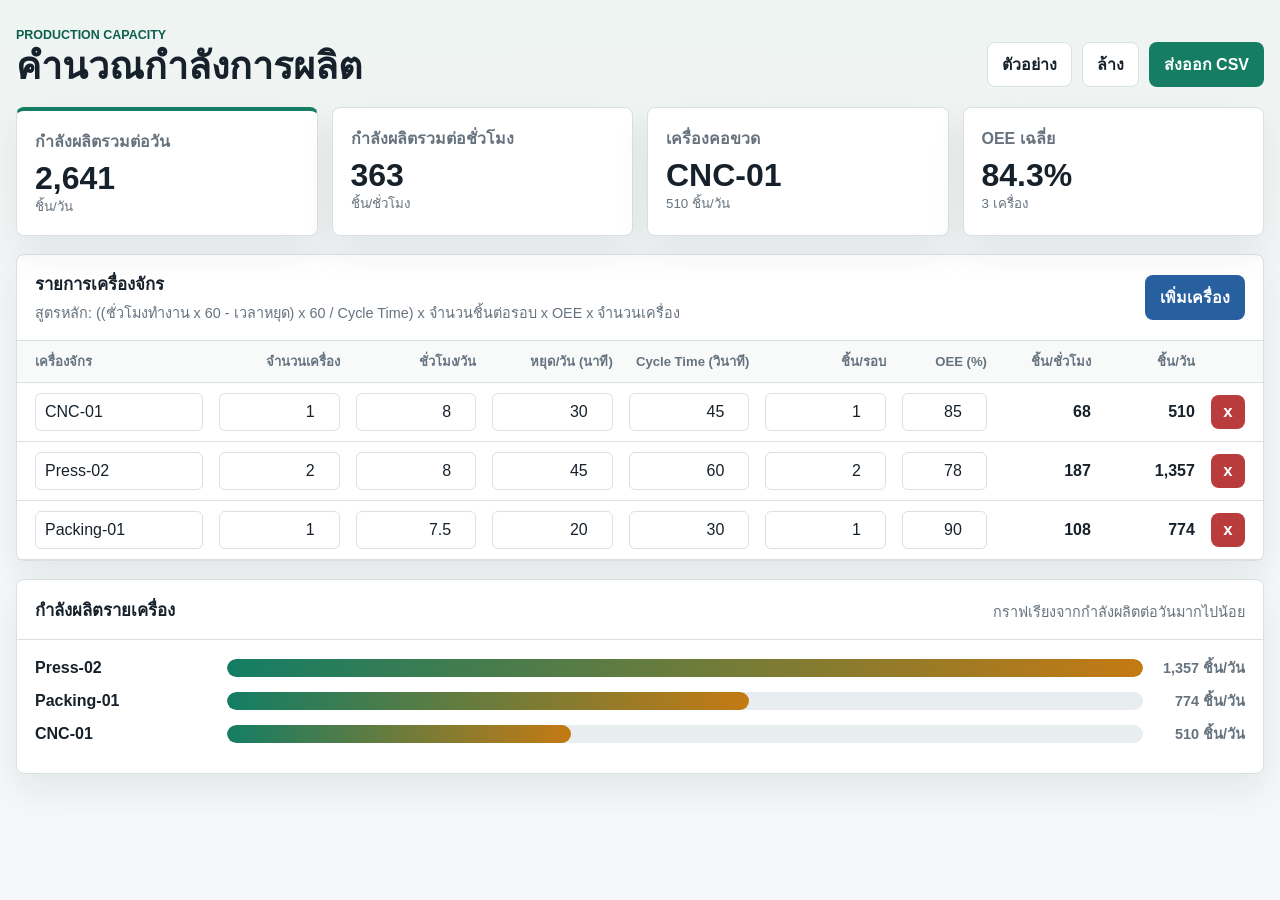
==== index.html @ 9be40c3a "Initial production capacity calculator" ====
<!doctype html>
<html lang="th">
<head>
  <meta charset="utf-8">
  <meta name="viewport" content="width=device-width, initial-scale=1">
  <title>คำนวณกำลังการผลิต</title>
  <link rel="stylesheet" href="styles.css">
</head>
<body>
  <main class="app-shell">
    <header class="topbar">
      <div>
        <p class="eyebrow">Production Capacity</p>
        <h1>คำนวณกำลังการผลิต</h1>
      </div>
      <div class="actions">
        <button class="button secondary" id="resetSampleButton" type="button" title="โหลดข้อมูลตัวอย่าง">ตัวอย่าง</button>
        <button class="button secondary" id="clearButton" type="button" title="ล้างข้อมูลทั้งหมด">ล้าง</button>
        <button class="button primary" id="exportButton" type="button" title="ดาวน์โหลดข้อมูลเป็น CSV">ส่งออก CSV</button>
      </div>
    </header>

    <section class="summary-grid" aria-label="สรุปกำลังการผลิต">
      <div class="summary-tile total">
        <span>กำลังผลิตรวมต่อวัน</span>
        <strong id="totalDay">0</strong>
        <small>ชิ้น/วัน</small>
      </div>
      <div class="summary-tile">
        <span>กำลังผลิตรวมต่อชั่วโมง</span>
        <strong id="totalHour">0</strong>
        <small>ชิ้น/ชั่วโมง</small>
      </div>
      <div class="summary-tile">
        <span>เครื่องคอขวด</span>
        <strong id="bottleneckMachine">-</strong>
        <small id="bottleneckValue">0 ชิ้น/วัน</small>
      </div>
      <div class="summary-tile">
        <span>OEE เฉลี่ย</span>
        <strong id="averageOee">0%</strong>
        <small id="machineCount">0 เครื่อง</small>
      </div>
    </section>

    <section class="workspace">
      <div class="table-toolbar">
        <div>
          <h2>รายการเครื่องจักร</h2>
          <p>สูตรหลัก: ((ชั่วโมงทำงาน x 60 - เวลาหยุด) x 60 / Cycle Time) x จำนวนชิ้นต่อรอบ x OEE x จำนวนเครื่อง</p>
        </div>
        <button class="button add" id="addMachineButton" type="button">เพิ่มเครื่อง</button>
      </div>

      <div class="table-wrap">
        <table>
          <thead>
            <tr>
              <th>เครื่องจักร</th>
              <th>จำนวนเครื่อง</th>
              <th>ชั่วโมง/วัน</th>
              <th>หยุด/วัน (นาที)</th>
              <th>Cycle Time (วินาที)</th>
              <th>ชิ้น/รอบ</th>
              <th>OEE (%)</th>
              <th>ชิ้น/ชั่วโมง</th>
              <th>ชิ้น/วัน</th>
              <th></th>
            </tr>
          </thead>
          <tbody id="machineRows"></tbody>
        </table>
      </div>
    </section>

    <section class="chart-section" aria-label="กราฟกำลังผลิตรายเครื่อง">
      <div class="section-heading">
        <h2>กำลังผลิตรายเครื่อง</h2>
        <p id="chartHint">กราฟเรียงจากกำลังผลิตต่อวันมากไปน้อย</p>
      </div>
      <div class="bar-chart" id="barChart"></div>
    </section>
  </main>

  <script src="app.js"></script>
</body>
</html>
---- styles.css ----
:root {
  --bg: #f5f7f8;
  --surface: #ffffff;
  --ink: #17212b;
  --muted: #66737f;
  --line: #d9e0e4;
  --green: #147d64;
  --green-strong: #0f5f4d;
  --amber: #c47a13;
  --blue: #275f9f;
  --red: #b93b3b;
  --shadow: 0 16px 36px rgba(23, 33, 43, 0.08);
}

* {
  box-sizing: border-box;
}

body {
  margin: 0;
  min-height: 100vh;
  color: var(--ink);
  background:
    linear-gradient(180deg, #eef4f2 0%, var(--bg) 42%),
    var(--bg);
  font-family: "Segoe UI", Tahoma, sans-serif;
}

button,
input {
  font: inherit;
}

.app-shell {
  width: min(1360px, calc(100% - 32px));
  margin: 0 auto;
  padding: 28px 0 40px;
}

.topbar {
  display: flex;
  align-items: end;
  justify-content: space-between;
  gap: 20px;
  margin-bottom: 20px;
}

.eyebrow {
  margin: 0 0 4px;
  color: var(--green-strong);
  font-size: 0.78rem;
  font-weight: 800;
  letter-spacing: 0;
  text-transform: uppercase;
}

h1,
h2,
p {
  margin: 0;
}

h1 {
  font-size: 2.35rem;
  line-height: 1.1;
}

h2 {
  font-size: 1.05rem;
}

.actions,
.table-toolbar {
  display: flex;
  align-items: center;
  gap: 10px;
}

.actions {
  flex-wrap: wrap;
  justify-content: flex-end;
}

.button {
  min-height: 40px;
  border: 1px solid transparent;
  border-radius: 8px;
  padding: 9px 14px;
  cursor: pointer;
  font-weight: 800;
  transition: transform 140ms ease, background-color 140ms ease, border-color 140ms ease;
}

.button:hover {
  transform: translateY(-1px);
}

.button:focus-visible,
input:focus-visible {
  outline: 3px solid rgba(39, 95, 159, 0.24);
  outline-offset: 2px;
}

.button.primary {
  color: #ffffff;
  background: var(--green);
}

.button.primary:hover {
  background: var(--green-strong);
}

.button.secondary {
  color: var(--ink);
  background: #ffffff;
  border-color: var(--line);
}

.button.add {
  color: #ffffff;
  background: var(--blue);
  white-space: nowrap;
}

.summary-grid {
  display: grid;
  grid-template-columns: repeat(4, minmax(0, 1fr));
  gap: 14px;
  margin-bottom: 18px;
}

.summary-tile {
  min-height: 124px;
  padding: 18px;
  background: var(--surface);
  border: 1px solid var(--line);
  border-radius: 8px;
  box-shadow: var(--shadow);
}

.summary-tile span,
.summary-tile small {
  display: block;
  color: var(--muted);
}

.summary-tile span {
  font-weight: 700;
}

.summary-tile strong {
  display: block;
  margin: 8px 0 2px;
  font-size: 2rem;
  line-height: 1;
}

.summary-tile.total {
  border-top: 4px solid var(--green);
}

.workspace,
.chart-section {
  margin-top: 18px;
  background: var(--surface);
  border: 1px solid var(--line);
  border-radius: 8px;
  box-shadow: var(--shadow);
}

.table-toolbar,
.section-heading {
  justify-content: space-between;
  padding: 16px 18px;
  border-bottom: 1px solid var(--line);
}

.table-toolbar p,
.section-heading p {
  margin-top: 4px;
  color: var(--muted);
  font-size: 0.9rem;
}

.table-wrap {
  overflow-x: auto;
}

table {
  width: 100%;
  border-collapse: collapse;
  min-width: 1040px;
}

th,
td {
  padding: 10px 8px;
  border-bottom: 1px solid var(--line);
  text-align: right;
  vertical-align: middle;
}

th {
  color: var(--muted);
  background: #f7faf9;
  font-size: 0.82rem;
  font-weight: 800;
}

th:first-child,
td:first-child {
  padding-left: 18px;
  text-align: left;
}

th:last-child,
td:last-child {
  padding-right: 18px;
}

tbody tr:hover {
  background: #fbfcfc;
}

td output {
  display: inline-block;
  min-width: 88px;
  font-weight: 800;
}

input {
  width: 100%;
  min-width: 82px;
  height: 38px;
  color: var(--ink);
  background: #ffffff;
  border: 1px solid var(--line);
  border-radius: 6px;
  padding: 8px 9px;
}

input[type="number"] {
  text-align: right;
}

.machine-name {
  min-width: 148px;
}

.remove-button {
  width: 34px;
  height: 34px;
  color: #ffffff;
  background: var(--red);
  border: 0;
  border-radius: 8px;
  cursor: pointer;
  font-size: 1.05rem;
  font-weight: 900;
  line-height: 1;
}

.chart-section {
  padding-bottom: 10px;
}

.section-heading {
  display: flex;
  align-items: center;
  gap: 16px;
}

.bar-chart {
  display: grid;
  gap: 10px;
  padding: 16px 18px 18px;
}

.bar-row {
  display: grid;
  grid-template-columns: minmax(120px, 180px) 1fr minmax(90px, auto);
  gap: 12px;
  align-items: center;
}

.bar-label {
  overflow: hidden;
  font-weight: 800;
  text-overflow: ellipsis;
  white-space: nowrap;
}

.bar-track {
  height: 18px;
  overflow: hidden;
  background: #e8edef;
  border-radius: 999px;
}

.bar-fill {
  height: 100%;
  min-width: 3px;
  background: linear-gradient(90deg, var(--green), var(--amber));
  border-radius: inherit;
}

.bar-value {
  color: var(--muted);
  font-size: 0.9rem;
  font-weight: 700;
  text-align: right;
}

.empty-state {
  padding: 22px;
  color: var(--muted);
  text-align: center;
}

@media (max-width: 980px) {
  .topbar,
  .table-toolbar,
  .section-heading {
    align-items: stretch;
    flex-direction: column;
  }

  .summary-grid {
    grid-template-columns: repeat(2, minmax(0, 1fr));
  }

  .actions {
    justify-content: start;
  }
}

@media (max-width: 640px) {
  .app-shell {
    width: min(100% - 20px, 1360px);
    padding-top: 18px;
  }

  h1 {
    font-size: 1.85rem;
  }

  .summary-tile strong {
    font-size: 1.65rem;
  }

  .summary-grid {
    grid-template-columns: 1fr;
  }

  .button {
    flex: 1 1 auto;
  }

  .bar-row {
    grid-template-columns: 1fr;
    gap: 5px;
  }

  .bar-value {
    text-align: left;
  }
}
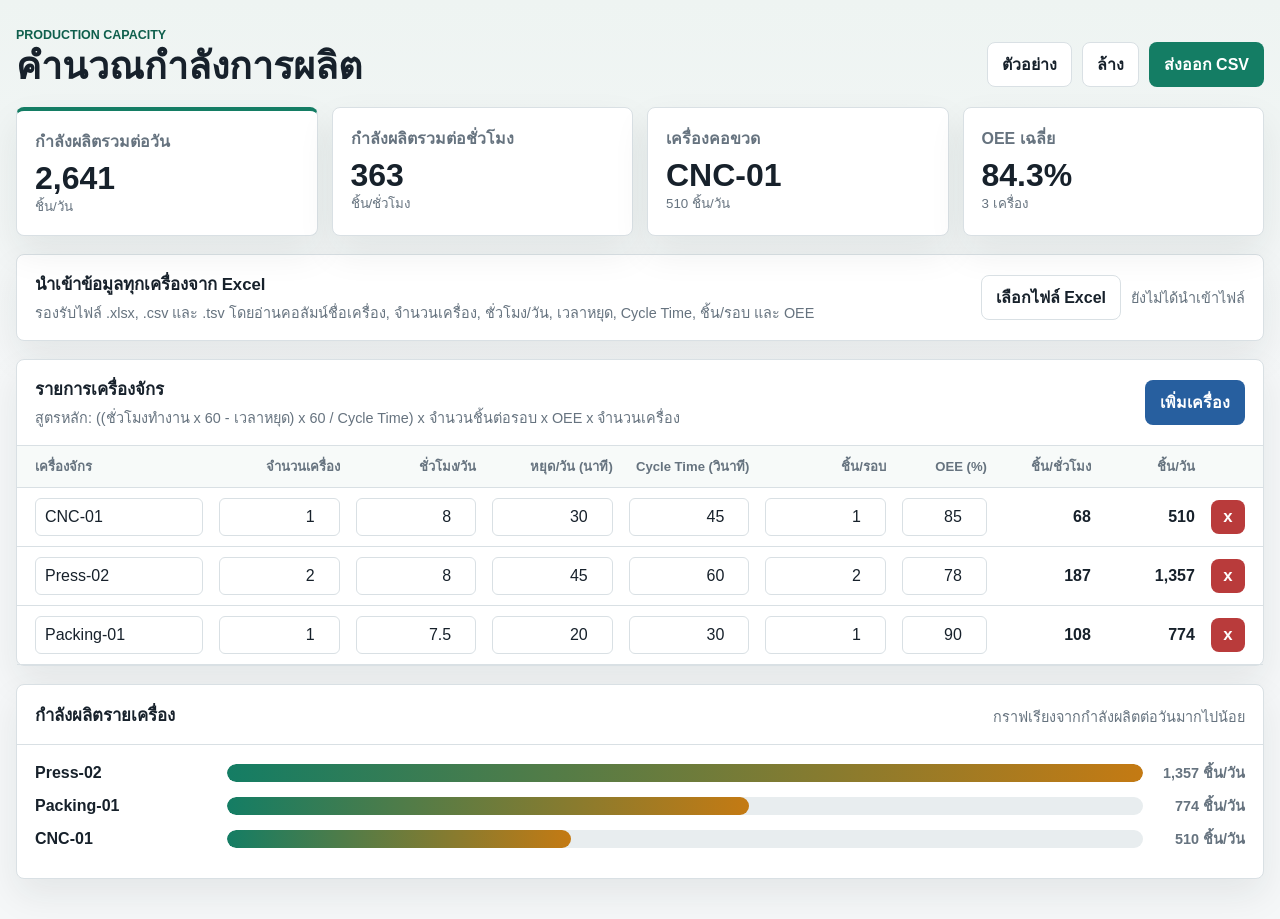
==== commit 1d4cd0e4: "Add Excel machine data import" ====
--- a/index.html
+++ b/index.html
@@ -3,7 +3,11 @@
 <head>
   <meta charset="utf-8">
   <meta name="viewport" content="width=device-width, initial-scale=1">
+  <meta name="theme-color" content="#147d64">
+  <meta name="description" content="แอปคำนวณกำลังการผลิตรายเครื่องจักรและสรุปกำลังการผลิตรวม">
   <title>คำนวณกำลังการผลิต</title>
+  <link rel="manifest" href="manifest.webmanifest">
+  <link rel="apple-touch-icon" href="icons/icon-192.png">
   <link rel="stylesheet" href="styles.css">
 </head>
 <body>
@@ -16,6 +20,7 @@
       <div class="actions">
         <button class="button secondary" id="resetSampleButton" type="button" title="โหลดข้อมูลตัวอย่าง">ตัวอย่าง</button>
         <button class="button secondary" id="clearButton" type="button" title="ล้างข้อมูลทั้งหมด">ล้าง</button>
+        <button class="button secondary install-button" id="installButton" type="button" title="ติดตั้งเป็นแอป" hidden>ติดตั้งแอป</button>
         <button class="button primary" id="exportButton" type="button" title="ดาวน์โหลดข้อมูลเป็น CSV">ส่งออก CSV</button>
       </div>
     </header>
@@ -40,6 +45,18 @@
         <span>OEE เฉลี่ย</span>
         <strong id="averageOee">0%</strong>
         <small id="machineCount">0 เครื่อง</small>
+      </div>
+    </section>
+
+    <section class="import-panel" aria-label="นำเข้าข้อมูลจาก Excel">
+      <div>
+        <h2>นำเข้าข้อมูลทุกเครื่องจาก Excel</h2>
+        <p>รองรับไฟล์ .xlsx, .csv และ .tsv โดยอ่านคอลัมน์ชื่อเครื่อง, จำนวนเครื่อง, ชั่วโมง/วัน, เวลาหยุด, Cycle Time, ชิ้น/รอบ และ OEE</p>
+      </div>
+      <div class="import-actions">
+        <label class="button secondary file-button" for="importFileInput">เลือกไฟล์ Excel</label>
+        <input id="importFileInput" class="file-input" type="file" accept=".xlsx,.xlsm,.csv,.tsv,text/csv,text/tab-separated-values,application/vnd.openxmlformats-officedocument.spreadsheetml.sheet">
+        <span id="importStatus" class="import-status" role="status">ยังไม่ได้นำเข้าไฟล์</span>
       </div>
     </section>
 
--- a/styles.css
+++ b/styles.css
@@ -116,6 +116,16 @@
   border-color: var(--line);
 }
 
+.button.install-button {
+  border-color: rgba(20, 125, 100, 0.38);
+}
+
+.button.install-button:not([hidden]) {
+  display: inline-flex;
+  align-items: center;
+  justify-content: center;
+}
+
 .button.add {
   color: #ffffff;
   background: var(--blue);
@@ -160,12 +170,67 @@
 }
 
 .workspace,
+.import-panel,
 .chart-section {
   margin-top: 18px;
   background: var(--surface);
   border: 1px solid var(--line);
   border-radius: 8px;
   box-shadow: var(--shadow);
+}
+
+.import-panel {
+  display: flex;
+  align-items: center;
+  justify-content: space-between;
+  gap: 18px;
+  padding: 16px 18px;
+}
+
+.import-panel p {
+  margin-top: 4px;
+  color: var(--muted);
+  font-size: 0.9rem;
+}
+
+.import-actions {
+  display: flex;
+  align-items: center;
+  flex-wrap: wrap;
+  justify-content: flex-end;
+  gap: 10px;
+}
+
+.file-input {
+  position: absolute;
+  width: 1px;
+  height: 1px;
+  overflow: hidden;
+  clip: rect(0 0 0 0);
+  white-space: nowrap;
+}
+
+.file-button {
+  display: inline-flex;
+  align-items: center;
+  justify-content: center;
+  white-space: nowrap;
+}
+
+.import-status {
+  max-width: 360px;
+  color: var(--muted);
+  font-size: 0.9rem;
+}
+
+.import-status[data-tone="success"] {
+  color: var(--green-strong);
+  font-weight: 800;
+}
+
+.import-status[data-tone="error"] {
+  color: var(--red);
+  font-weight: 800;
 }
 
 .table-toolbar,
@@ -319,6 +384,7 @@
 
 @media (max-width: 980px) {
   .topbar,
+  .import-panel,
   .table-toolbar,
   .section-heading {
     align-items: stretch;
@@ -332,6 +398,10 @@
   .actions {
     justify-content: start;
   }
+
+  .import-actions {
+    justify-content: start;
+  }
 }
 
 @media (max-width: 640px) {
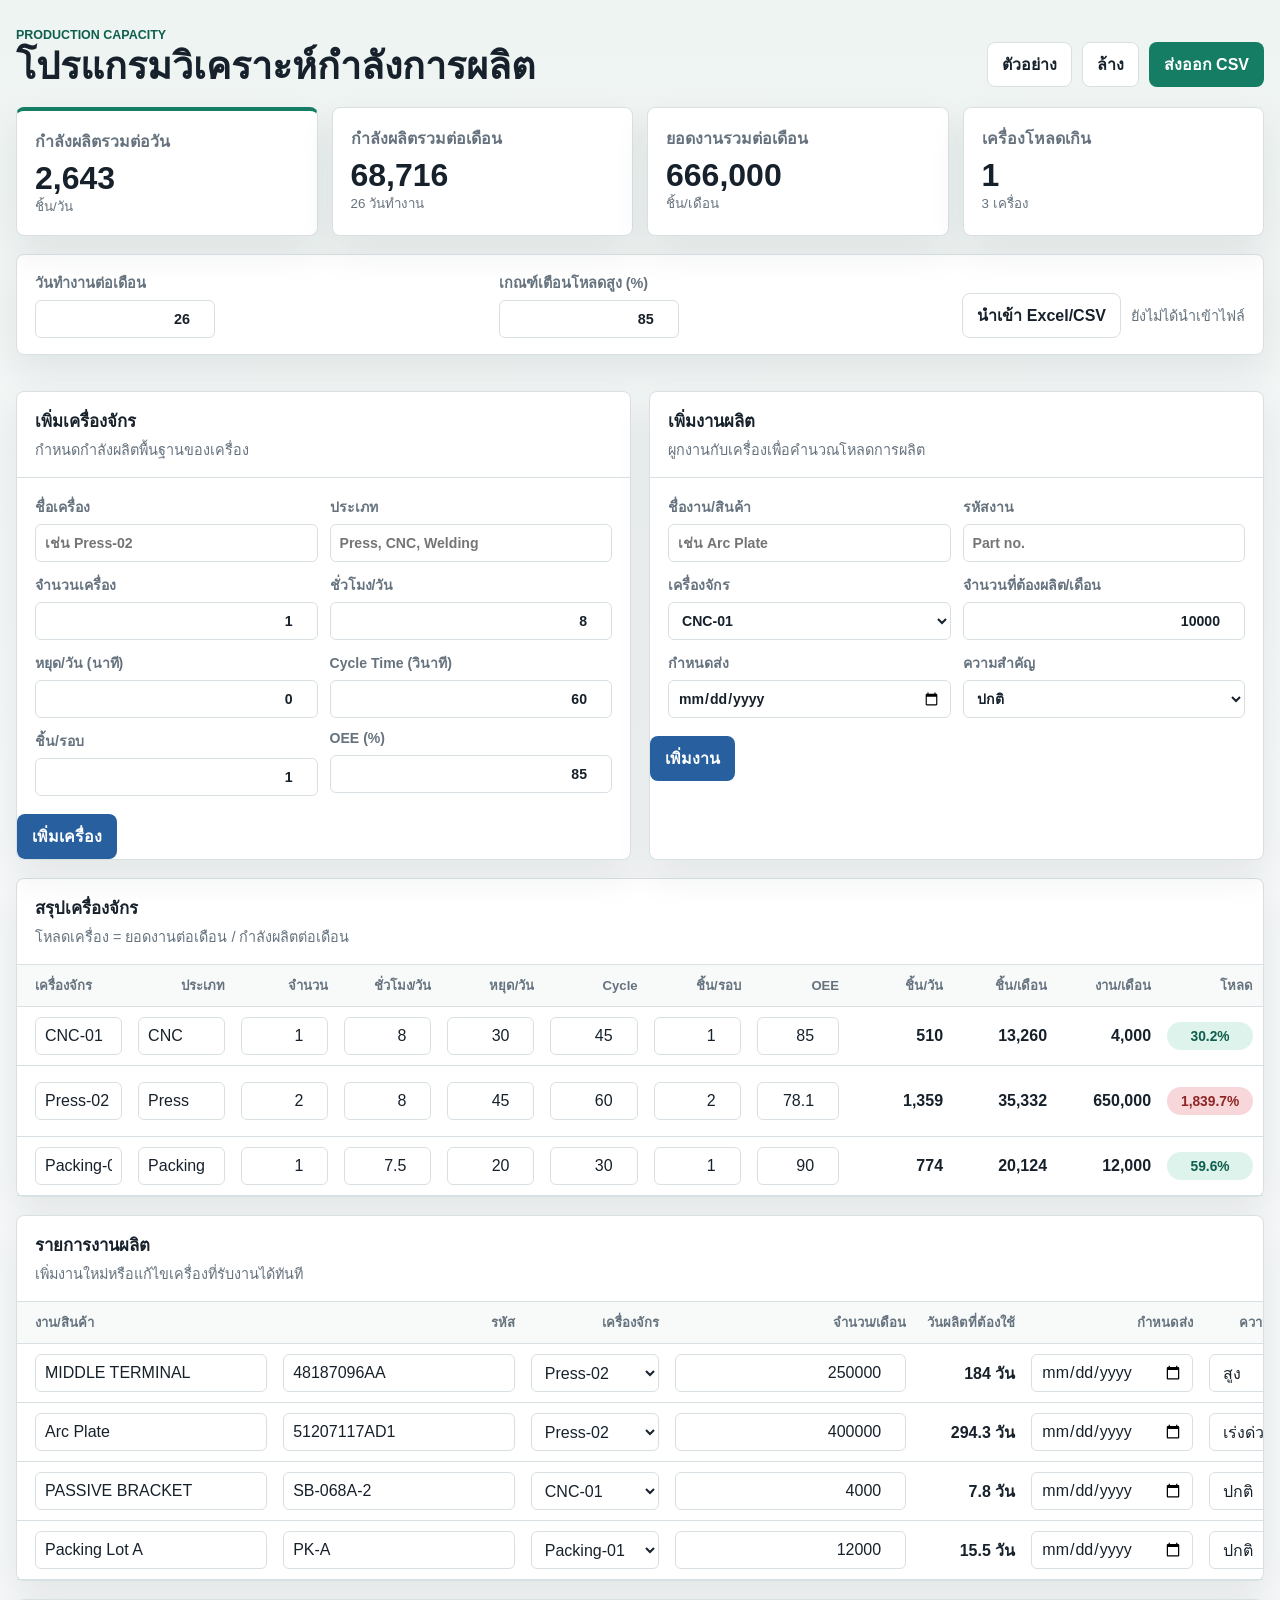
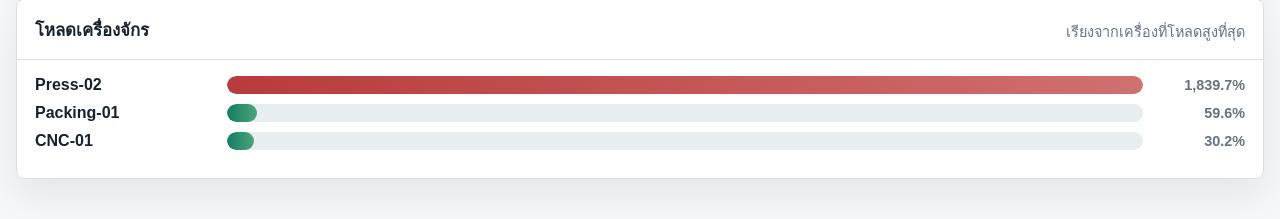
==== commit db6e3fc9: "Add machine and job planning workflow" ====
--- a/index.html
+++ b/index.html
@@ -4,8 +4,8 @@
   <meta charset="utf-8">
   <meta name="viewport" content="width=device-width, initial-scale=1">
   <meta name="theme-color" content="#147d64">
-  <meta name="description" content="แอปคำนวณกำลังการผลิตรายเครื่องจักรและสรุปกำลังการผลิตรวม">
-  <title>คำนวณกำลังการผลิต</title>
+  <meta name="description" content="โปรแกรมจัดการเครื่องจักร งานผลิต และวิเคราะห์กำลังการผลิต">
+  <title>โปรแกรมวิเคราะห์กำลังการผลิต</title>
   <link rel="manifest" href="manifest.webmanifest">
   <link rel="apple-touch-icon" href="icons/icon-192.png">
   <link rel="stylesheet" href="styles.css">
@@ -15,13 +15,13 @@
     <header class="topbar">
       <div>
         <p class="eyebrow">Production Capacity</p>
-        <h1>คำนวณกำลังการผลิต</h1>
+        <h1>โปรแกรมวิเคราะห์กำลังการผลิต</h1>
       </div>
       <div class="actions">
-        <button class="button secondary" id="resetSampleButton" type="button" title="โหลดข้อมูลตัวอย่าง">ตัวอย่าง</button>
-        <button class="button secondary" id="clearButton" type="button" title="ล้างข้อมูลทั้งหมด">ล้าง</button>
-        <button class="button secondary install-button" id="installButton" type="button" title="ติดตั้งเป็นแอป" hidden>ติดตั้งแอป</button>
-        <button class="button primary" id="exportButton" type="button" title="ดาวน์โหลดข้อมูลเป็น CSV">ส่งออก CSV</button>
+        <button class="button secondary" id="resetSampleButton" type="button">ตัวอย่าง</button>
+        <button class="button secondary" id="clearButton" type="button">ล้าง</button>
+        <button class="button secondary install-button" id="installButton" type="button" hidden>ติดตั้งแอป</button>
+        <button class="button primary" id="exportButton" type="button">ส่งออก CSV</button>
       </div>
     </header>
 
@@ -32,56 +32,108 @@
         <small>ชิ้น/วัน</small>
       </div>
       <div class="summary-tile">
-        <span>กำลังผลิตรวมต่อชั่วโมง</span>
-        <strong id="totalHour">0</strong>
-        <small>ชิ้น/ชั่วโมง</small>
+        <span>กำลังผลิตรวมต่อเดือน</span>
+        <strong id="totalMonth">0</strong>
+        <small id="monthBasis">26 วันทำงาน</small>
       </div>
       <div class="summary-tile">
-        <span>เครื่องคอขวด</span>
-        <strong id="bottleneckMachine">-</strong>
-        <small id="bottleneckValue">0 ชิ้น/วัน</small>
+        <span>ยอดงานรวมต่อเดือน</span>
+        <strong id="totalDemand">0</strong>
+        <small>ชิ้น/เดือน</small>
       </div>
       <div class="summary-tile">
-        <span>OEE เฉลี่ย</span>
-        <strong id="averageOee">0%</strong>
+        <span>เครื่องโหลดเกิน</span>
+        <strong id="overloadedCount">0</strong>
         <small id="machineCount">0 เครื่อง</small>
       </div>
     </section>
 
-    <section class="import-panel" aria-label="นำเข้าข้อมูลจาก Excel">
-      <div>
-        <h2>นำเข้าข้อมูลทุกเครื่องจาก Excel</h2>
-        <p>รองรับไฟล์ .xlsx, .csv และ .tsv โดยอ่านคอลัมน์ชื่อเครื่อง, จำนวนเครื่อง, ชั่วโมง/วัน, เวลาหยุด, Cycle Time, ชิ้น/รอบ และ OEE</p>
-      </div>
+    <section class="settings-panel">
+      <label>
+        วันทำงานต่อเดือน
+        <input id="workingDaysInput" type="number" min="1" max="31" step="1">
+      </label>
+      <label>
+        เกณฑ์เตือนโหลดสูง (%)
+        <input id="warningThresholdInput" type="number" min="1" max="100" step="1">
+      </label>
       <div class="import-actions">
-        <label class="button secondary file-button" for="importFileInput">เลือกไฟล์ Excel</label>
+        <label class="button secondary file-button" for="importFileInput">นำเข้า Excel/CSV</label>
         <input id="importFileInput" class="file-input" type="file" accept=".xlsx,.xlsm,.csv,.tsv,text/csv,text/tab-separated-values,application/vnd.openxmlformats-officedocument.spreadsheetml.sheet">
         <span id="importStatus" class="import-status" role="status">ยังไม่ได้นำเข้าไฟล์</span>
       </div>
     </section>
 
+    <section class="form-grid" aria-label="เพิ่มข้อมูล">
+      <form class="input-panel" id="machineForm">
+        <div class="section-heading compact">
+          <div>
+            <h2>เพิ่มเครื่องจักร</h2>
+            <p>กำหนดกำลังผลิตพื้นฐานของเครื่อง</p>
+          </div>
+        </div>
+        <div class="form-fields">
+          <label>ชื่อเครื่อง <input name="name" required placeholder="เช่น Press-02"></label>
+          <label>ประเภท <input name="type" placeholder="Press, CNC, Welding"></label>
+          <label>จำนวนเครื่อง <input name="quantity" type="number" min="1" step="1" value="1"></label>
+          <label>ชั่วโมง/วัน <input name="hoursPerDay" type="number" min="0" step="0.25" value="8"></label>
+          <label>หยุด/วัน (นาที) <input name="downtimeMinutes" type="number" min="0" step="1" value="0"></label>
+          <label>Cycle Time (วินาที) <input name="cycleSeconds" type="number" min="0.01" step="0.01" value="60"></label>
+          <label>ชิ้น/รอบ <input name="unitsPerCycle" type="number" min="0.01" step="0.01" value="1"></label>
+          <label>OEE (%) <input name="oee" type="number" min="0" max="100" step="0.1" value="85"></label>
+        </div>
+        <button class="button add" type="submit">เพิ่มเครื่อง</button>
+      </form>
+
+      <form class="input-panel" id="jobForm">
+        <div class="section-heading compact">
+          <div>
+            <h2>เพิ่มงานผลิต</h2>
+            <p>ผูกงานกับเครื่องเพื่อคำนวณโหลดการผลิต</p>
+          </div>
+        </div>
+        <div class="form-fields">
+          <label>ชื่องาน/สินค้า <input name="name" required placeholder="เช่น Arc Plate"></label>
+          <label>รหัสงาน <input name="code" placeholder="Part no."></label>
+          <label>เครื่องจักร <select name="machineId" id="jobMachineSelect" required></select></label>
+          <label>จำนวนที่ต้องผลิต/เดือน <input name="monthlyDemand" type="number" min="0" step="1" value="10000"></label>
+          <label>กำหนดส่ง <input name="dueDate" type="date"></label>
+          <label>ความสำคัญ
+            <select name="priority">
+              <option value="ปกติ">ปกติ</option>
+              <option value="สูง">สูง</option>
+              <option value="เร่งด่วน">เร่งด่วน</option>
+            </select>
+          </label>
+        </div>
+        <button class="button add" type="submit">เพิ่มงาน</button>
+      </form>
+    </section>
+
     <section class="workspace">
       <div class="table-toolbar">
         <div>
-          <h2>รายการเครื่องจักร</h2>
-          <p>สูตรหลัก: ((ชั่วโมงทำงาน x 60 - เวลาหยุด) x 60 / Cycle Time) x จำนวนชิ้นต่อรอบ x OEE x จำนวนเครื่อง</p>
+          <h2>สรุปเครื่องจักร</h2>
+          <p>โหลดเครื่อง = ยอดงานต่อเดือน / กำลังผลิตต่อเดือน</p>
         </div>
-        <button class="button add" id="addMachineButton" type="button">เพิ่มเครื่อง</button>
       </div>
-
       <div class="table-wrap">
         <table>
           <thead>
             <tr>
               <th>เครื่องจักร</th>
-              <th>จำนวนเครื่อง</th>
+              <th>ประเภท</th>
+              <th>จำนวน</th>
               <th>ชั่วโมง/วัน</th>
-              <th>หยุด/วัน (นาที)</th>
-              <th>Cycle Time (วินาที)</th>
+              <th>หยุด/วัน</th>
+              <th>Cycle</th>
               <th>ชิ้น/รอบ</th>
-              <th>OEE (%)</th>
-              <th>ชิ้น/ชั่วโมง</th>
+              <th>OEE</th>
               <th>ชิ้น/วัน</th>
+              <th>ชิ้น/เดือน</th>
+              <th>งาน/เดือน</th>
+              <th>โหลด</th>
+              <th>สถานะ</th>
               <th></th>
             </tr>
           </thead>
@@ -90,10 +142,36 @@
       </div>
     </section>
 
-    <section class="chart-section" aria-label="กราฟกำลังผลิตรายเครื่อง">
+    <section class="workspace">
+      <div class="table-toolbar">
+        <div>
+          <h2>รายการงานผลิต</h2>
+          <p>เพิ่มงานใหม่หรือแก้ไขเครื่องที่รับงานได้ทันที</p>
+        </div>
+      </div>
+      <div class="table-wrap">
+        <table>
+          <thead>
+            <tr>
+              <th>งาน/สินค้า</th>
+              <th>รหัส</th>
+              <th>เครื่องจักร</th>
+              <th>จำนวน/เดือน</th>
+              <th>วันผลิตที่ต้องใช้</th>
+              <th>กำหนดส่ง</th>
+              <th>ความสำคัญ</th>
+              <th></th>
+            </tr>
+          </thead>
+          <tbody id="jobRows"></tbody>
+        </table>
+      </div>
+    </section>
+
+    <section class="chart-section" aria-label="กราฟโหลดเครื่องจักร">
       <div class="section-heading">
-        <h2>กำลังผลิตรายเครื่อง</h2>
-        <p id="chartHint">กราฟเรียงจากกำลังผลิตต่อวันมากไปน้อย</p>
+        <h2>โหลดเครื่องจักร</h2>
+        <p>เรียงจากเครื่องที่โหลดสูงที่สุด</p>
       </div>
       <div class="bar-chart" id="barChart"></div>
     </section>
--- a/styles.css
+++ b/styles.css
@@ -27,7 +27,8 @@
 }
 
 button,
-input {
+input,
+select {
   font: inherit;
 }
 
@@ -96,7 +97,8 @@
 }
 
 .button:focus-visible,
-input:focus-visible {
+input:focus-visible,
+select:focus-visible {
   outline: 3px solid rgba(39, 95, 159, 0.24);
   outline-offset: 2px;
 }
@@ -171,6 +173,8 @@
 
 .workspace,
 .import-panel,
+.settings-panel,
+.input-panel,
 .chart-section {
   margin-top: 18px;
   background: var(--surface);
@@ -185,6 +189,34 @@
   justify-content: space-between;
   gap: 18px;
   padding: 16px 18px;
+}
+
+.settings-panel {
+  display: flex;
+  align-items: end;
+  justify-content: space-between;
+  gap: 16px;
+  padding: 16px 18px;
+}
+
+.settings-panel > label {
+  display: grid;
+  min-width: 180px;
+  gap: 6px;
+  color: var(--muted);
+  font-size: 0.9rem;
+  font-weight: 700;
+}
+
+.form-grid {
+  display: grid;
+  grid-template-columns: repeat(2, minmax(0, 1fr));
+  gap: 18px;
+  margin-top: 18px;
+}
+
+.input-panel {
+  overflow: hidden;
 }
 
 .import-panel p {
@@ -240,6 +272,10 @@
   border-bottom: 1px solid var(--line);
 }
 
+.section-heading.compact {
+  align-items: flex-start;
+}
+
 .table-toolbar p,
 .section-heading p {
   margin-top: 4px;
@@ -254,7 +290,7 @@
 table {
   width: 100%;
   border-collapse: collapse;
-  min-width: 1040px;
+  min-width: 1360px;
 }
 
 th,
@@ -293,7 +329,8 @@
   font-weight: 800;
 }
 
-input {
+input,
+select {
   width: 100%;
   min-width: 82px;
   height: 38px;
@@ -304,8 +341,68 @@
   padding: 8px 9px;
 }
 
+select {
+  background: #ffffff;
+}
+
 input[type="number"] {
   text-align: right;
+}
+
+.form-fields {
+  display: grid;
+  grid-template-columns: repeat(2, minmax(0, 1fr));
+  gap: 12px;
+  padding: 18px;
+}
+
+.form-fields label {
+  display: grid;
+  gap: 6px;
+  color: var(--muted);
+  font-size: 0.88rem;
+  font-weight: 700;
+}
+
+.form-fields .full-span {
+  grid-column: 1 / -1;
+}
+
+.input-panel form .button {
+  margin: 0 18px 18px;
+}
+
+.status-pill {
+  display: inline-flex;
+  align-items: center;
+  justify-content: center;
+  min-width: 86px;
+  min-height: 28px;
+  border-radius: 999px;
+  padding: 3px 10px;
+  font-size: 0.86rem;
+  font-weight: 800;
+  white-space: nowrap;
+}
+
+.status-pill.ok {
+  color: #0f5f4d;
+  background: #ddf3eb;
+}
+
+.status-pill.warning {
+  color: #8a5200;
+  background: #fde8bd;
+}
+
+.status-pill.danger {
+  color: #8f2424;
+  background: #f8d7da;
+}
+
+.status-pill.idle {
+  color: #66737f;
+  background: #eef2f4;
 }
 
 .machine-name {
@@ -369,6 +466,22 @@
   border-radius: inherit;
 }
 
+.bar-fill.ok {
+  background: linear-gradient(90deg, var(--green), #4aa57c);
+}
+
+.bar-fill.warning {
+  background: linear-gradient(90deg, #d69a22, var(--amber));
+}
+
+.bar-fill.danger {
+  background: linear-gradient(90deg, var(--red), #d07070);
+}
+
+.bar-fill.idle {
+  background: #a8b3ba;
+}
+
 .bar-value {
   color: var(--muted);
   font-size: 0.9rem;
@@ -385,12 +498,17 @@
 @media (max-width: 980px) {
   .topbar,
   .import-panel,
+  .settings-panel,
   .table-toolbar,
   .section-heading {
     align-items: stretch;
     flex-direction: column;
   }
 
+  .form-grid {
+    grid-template-columns: 1fr;
+  }
+
   .summary-grid {
     grid-template-columns: repeat(2, minmax(0, 1fr));
   }
@@ -422,6 +540,14 @@
     grid-template-columns: 1fr;
   }
 
+  .settings-panel > label {
+    min-width: 0;
+  }
+
+  .form-fields {
+    grid-template-columns: 1fr;
+  }
+
   .button {
     flex: 1 1 auto;
   }
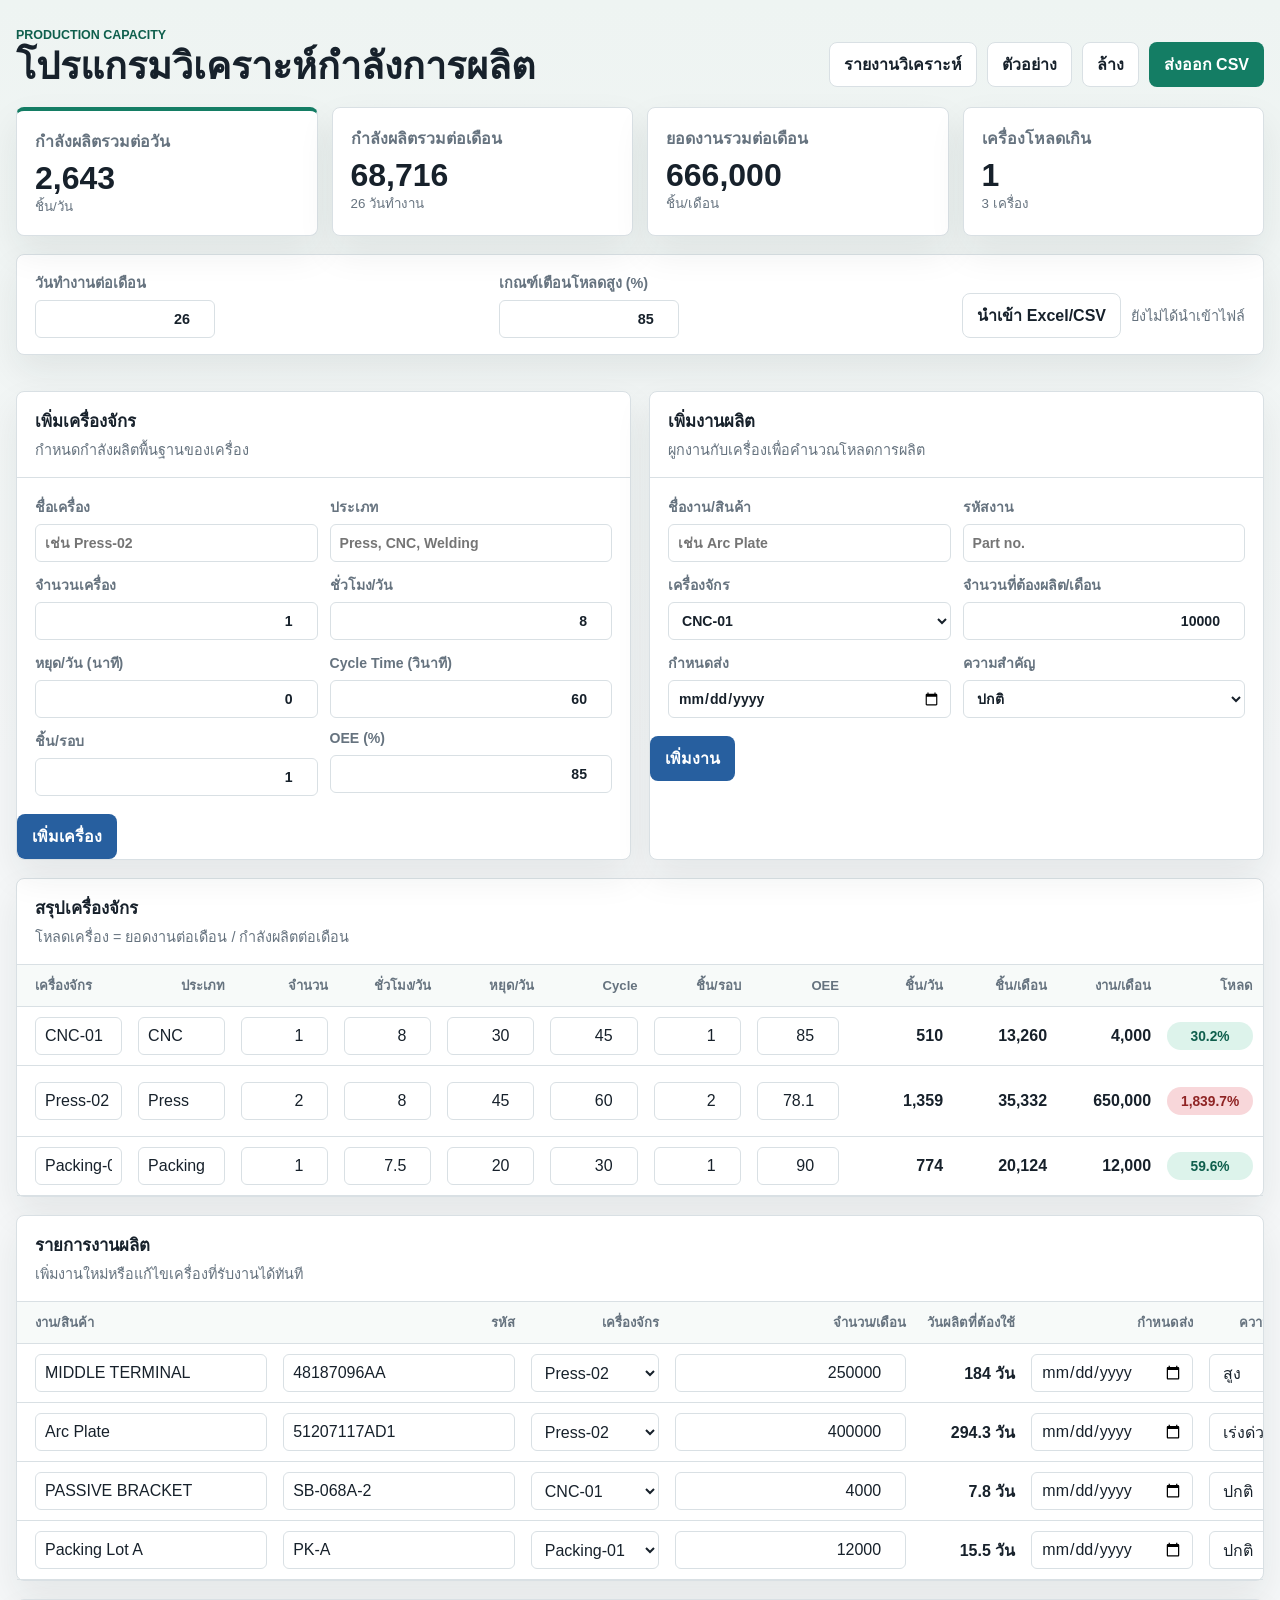
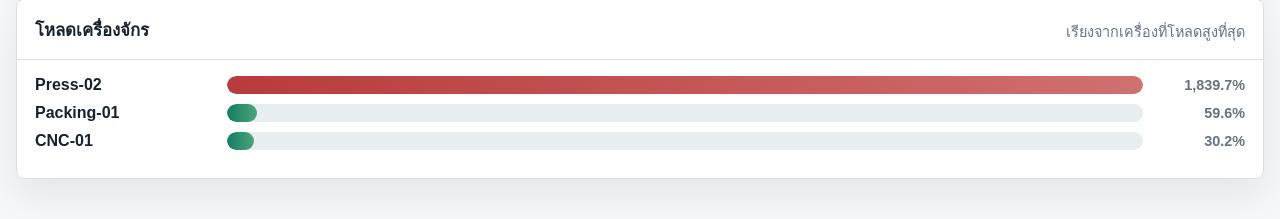
==== commit 3e0c501c: "Publish online capacity analysis dashboard" ====
--- a/index.html
+++ b/index.html
@@ -18,6 +18,7 @@
         <h1>โปรแกรมวิเคราะห์กำลังการผลิต</h1>
       </div>
       <div class="actions">
+        <a class="button secondary" href="./analysis.html">รายงานวิเคราะห์</a>
         <button class="button secondary" id="resetSampleButton" type="button">ตัวอย่าง</button>
         <button class="button secondary" id="clearButton" type="button">ล้าง</button>
         <button class="button secondary install-button" id="installButton" type="button" hidden>ติดตั้งแอป</button>
--- a/styles.css
+++ b/styles.css
@@ -27,6 +27,7 @@
 }
 
 button,
+a,
 input,
 select {
   font: inherit;
@@ -87,8 +88,10 @@
   border: 1px solid transparent;
   border-radius: 8px;
   padding: 9px 14px;
+  color: inherit;
   cursor: pointer;
   font-weight: 800;
+  text-decoration: none;
   transition: transform 140ms ease, background-color 140ms ease, border-color 140ms ease;
 }
 
